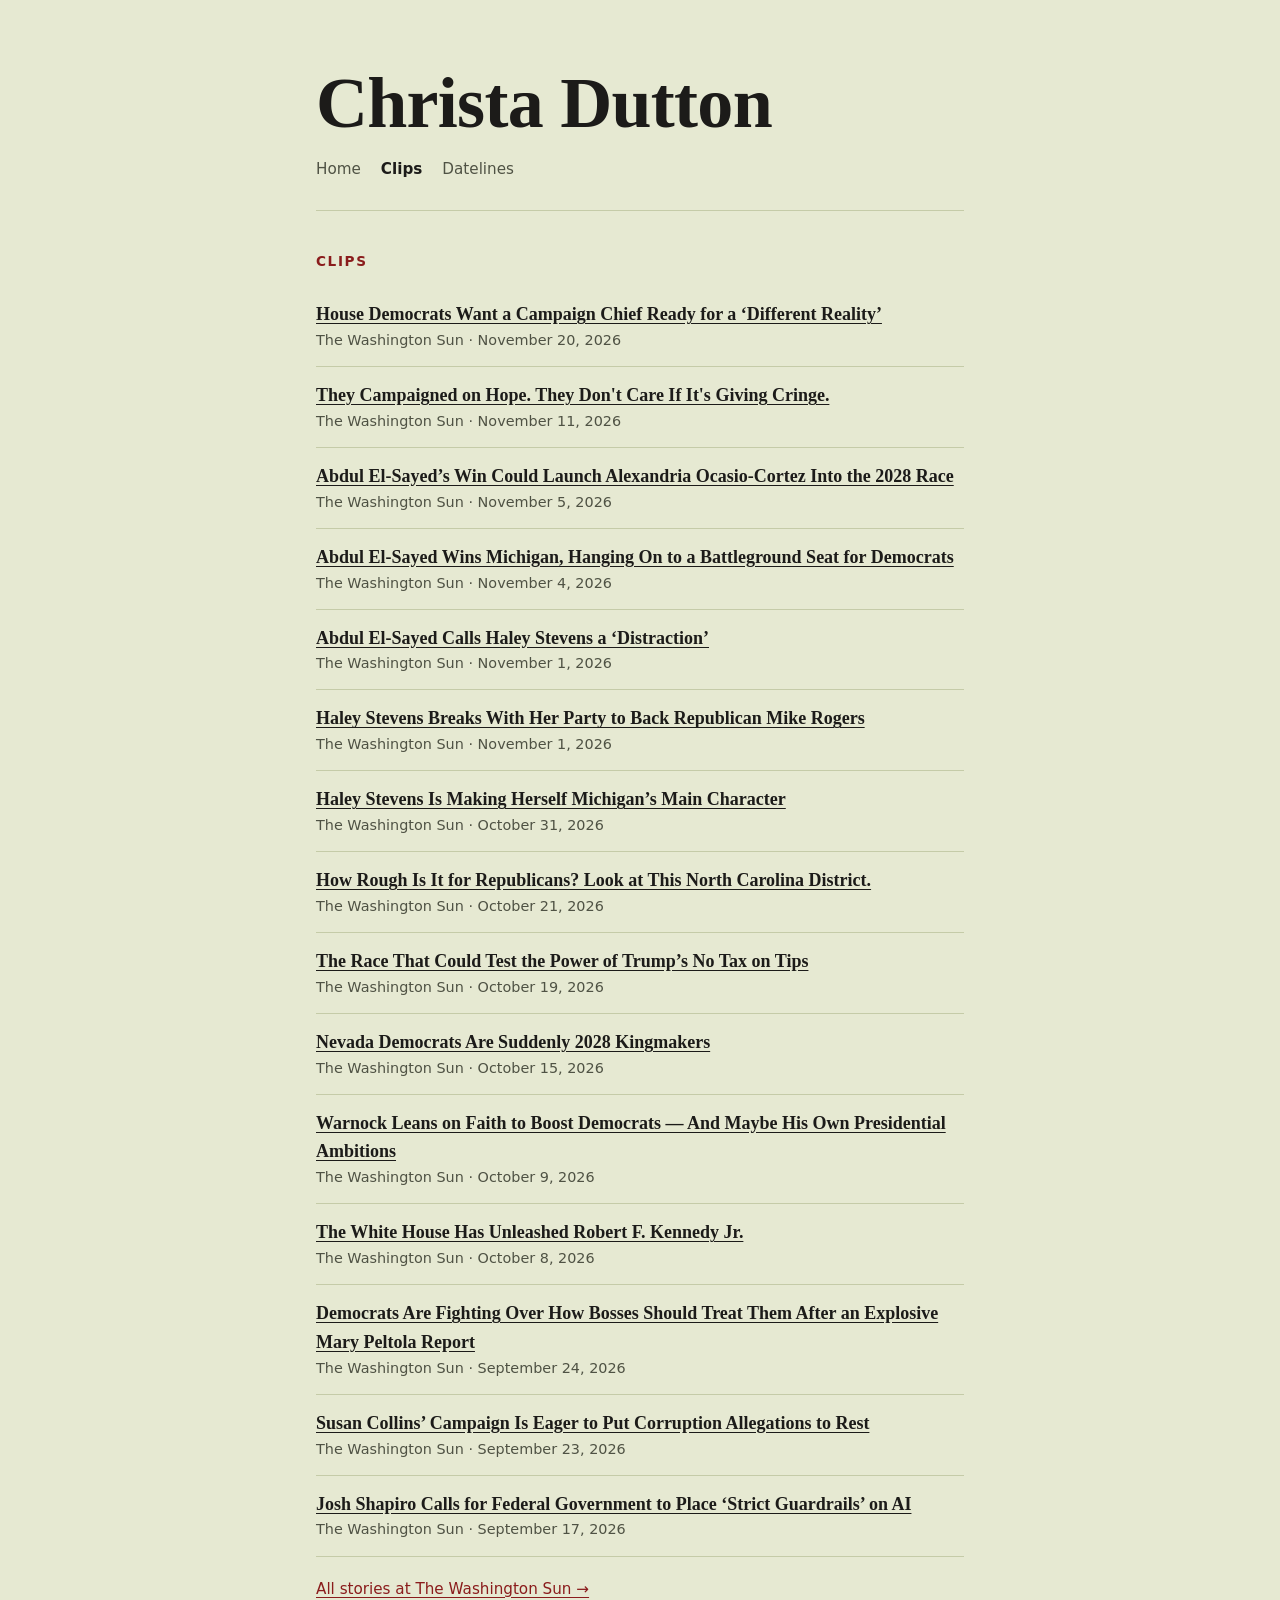
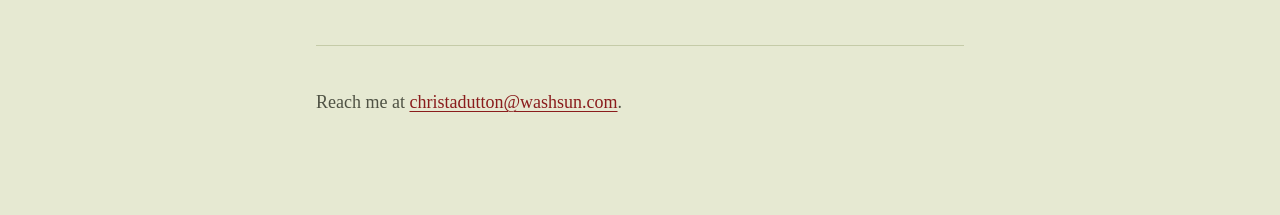
==== clips.html @ 62743ee1 "Move Clips to their own page Co-Authored-By: Claude Opus 5.5 <noreply@anthropic.com> Claude-Session:" ====
<!doctype html>
<html lang="en">
<head>
  <meta charset="utf-8">
  <meta name="viewport" content="width=device-width, initial-scale=1">
  <title>Clips · Christa Dutton</title>
  <meta name="description" content="Recent stories by Christa Dutton, campaigns reporter at The Washington Sun.">
  <link rel="stylesheet" href="style.css">
</head>
<body>
  <main>
    <header>
      <h1><a href="./">Christa Dutton</a></h1>
      <nav aria-label="Site">
        <a href="./">Home</a>
        <a href="clips.html" aria-current="page">Clips</a>
        <a href="datelines.html">Datelines</a>
      </nav>
    </header>

    <section id="clips">
      <h2>Clips</h2>
      <!--
        CLIPS: to add a story, copy one <li>...</li> block below, paste it
        at the top of the list, and change the link, headline and date.
      -->
      <ul class="clips">
        <li>
          <a href="https://www.washingtonsun.com/campaigns/house-democrats-dccc-campaign-chief">House Democrats Want a Campaign Chief Ready for a ‘Different Reality’</a>
          <span class="meta">The Washington Sun · November 20, 2026</span>
        </li>
        <li>
          <a href="https://www.washingtonsun.com/congress/millennial-genz-politicians-hope-change">They Campaigned on Hope. They Don't Care If It's Giving Cringe.</a>
          <span class="meta">The Washington Sun · November 11, 2026</span>
        </li>
        <li>
          <a href="https://www.washingtonsun.com/campaigns/el-sayed-alexandria-ocasio-cortez-2028">Abdul El-Sayed’s Win Could Launch Alexandria Ocasio-Cortez Into the 2028 Race</a>
          <span class="meta">The Washington Sun · November 5, 2026</span>
        </li>
        <li>
          <a href="https://www.washingtonsun.com/campaigns/michigan-senate-midterm-results-2026">Abdul El-Sayed Wins Michigan, Hanging On to a Battleground Seat for Democrats</a>
          <span class="meta">The Washington Sun · November 4, 2026</span>
        </li>
        <li>
          <a href="https://www.washingtonsun.com/campaigns/abdul-el-sayed-haley-stevens-endorsement-reaction">Abdul El-Sayed Calls Haley Stevens a ‘Distraction’</a>
          <span class="meta">The Washington Sun · November 1, 2026</span>
        </li>
        <li>
          <a href="https://www.washingtonsun.com/campaigns/haley-stevens-event-mike-rogers">Haley Stevens Breaks With Her Party to Back Republican Mike Rogers</a>
          <span class="meta">The Washington Sun · November 1, 2026</span>
        </li>
        <li>
          <a href="https://www.washingtonsun.com/campaigns/haley-stevens-michigan-senate-general-election">Haley Stevens Is Making Herself Michigan’s Main Character</a>
          <span class="meta">The Washington Sun · October 31, 2026</span>
        </li>
        <li>
          <a href="https://www.washingtonsun.com/campaigns/north-carolina-ager-balkcom-midterms-race">How Rough Is It for Republicans? Look at This North Carolina District.</a>
          <span class="meta">The Washington Sun · October 21, 2026</span>
        </li>
        <li>
          <a href="https://www.washingtonsun.com/campaigns/no-tax-on-tips-nevada-third-district">The Race That Could Test the Power of Trump’s No Tax on Tips</a>
          <span class="meta">The Washington Sun · October 19, 2026</span>
        </li>
        <li>
          <a href="https://www.washingtonsun.com/campaigns/nevada-democrats-2028-kingmakers">Nevada Democrats Are Suddenly 2028 Kingmakers</a>
          <span class="meta">The Washington Sun · October 15, 2026</span>
        </li>
        <li>
          <a href="https://www.washingtonsun.com/campaigns/raphael-warnock-midterms-2028-presidential-race-faith">Warnock Leans on Faith to Boost Democrats — And Maybe His Own Presidential Ambitions</a>
          <span class="meta">The Washington Sun · October 9, 2026</span>
        </li>
        <li>
          <a href="https://www.washingtonsun.com/health-science/white-house-unleashed-robert-f-kennedy-jr">The White House Has Unleashed Robert F. Kennedy Jr.</a>
          <span class="meta">The Washington Sun · October 8, 2026</span>
        </li>
        <li>
          <a href="https://www.washingtonsun.com/campaigns/democratic-staffers-standards-mary-peltola">Democrats Are Fighting Over How Bosses Should Treat Them After an Explosive Mary Peltola Report</a>
          <span class="meta">The Washington Sun · September 24, 2026</span>
        </li>
        <li>
          <a href="https://www.washingtonsun.com/campaigns/susan-collins-campaign-corruption-allegations-response">Susan Collins’ Campaign Is Eager to Put Corruption Allegations to Rest</a>
          <span class="meta">The Washington Sun · September 23, 2026</span>
        </li>
        <li>
          <a href="https://www.washingtonsun.com/2028-election/josh-shapiro-federal-government-strict-guardrails-ai">Josh Shapiro Calls for Federal Government to Place ‘Strict Guardrails’ on AI</a>
          <span class="meta">The Washington Sun · September 17, 2026</span>
        </li>
      </ul>
      <p class="more"><a href="https://www.washingtonsun.com/christa-dutton">All stories at The Washington Sun →</a></p>
    </section>

    <footer>
      <p>Reach me at <a href="mailto:christadutton@washsun.com">christadutton@washsun.com</a>.</p>
    </footer>
  </main>
</body>
</html>
---- style.css ----
:root {
  --bg: #e6e9d2;
  --text: #1c1b19;
  --muted: #4f5244;
  --rule: #c5cba8;
  --accent: #8a1c1c;
  --placeholder-bg: #dce0c3;
  --map-ink: #3d4230;
}
@media (prefers-color-scheme: dark) {
  :root {
    --bg: #1d2016;
    --text: #eeece7;
    --muted: #a8a49c;
    --rule: #3b402d;
    --accent: #e07a6e;
    --placeholder-bg: #262a1d;
    --map-ink: #c9ccb8;
  }
}
* { box-sizing: border-box; }
body {
  margin: 0;
  background: var(--bg);
  color: var(--text);
  font-family: Georgia, "Times New Roman", serif;
  font-size: 1.125rem;
  line-height: 1.6;
}
main {
  max-width: 680px;
  margin: 0 auto;
  padding: 64px 16px 80px;
}
header {
  border-bottom: 1px solid var(--rule);
  padding-bottom: 28px;
  margin-bottom: 40px;
}
h1 {
  margin: 0;
  font-size: clamp(2.75rem, 10vw, 4.5rem);
  line-height: 1.1;
  letter-spacing: -0.01em;
}
section { margin-bottom: 44px; }
h2 {
  margin: 0 0 14px;
  font-family: system-ui, -apple-system, "Segoe UI", Roboto, sans-serif;
  font-size: 0.85rem;
  font-weight: 700;
  letter-spacing: 0.12em;
  text-transform: uppercase;
  color: var(--accent);
}
.placeholder {
  margin: 0;
  padding: 16px 18px;
  border: 1px dashed var(--rule);
  border-radius: 6px;
  background: var(--placeholder-bg);
  color: var(--muted);
  font-style: italic;
}
.clips {
  list-style: none;
  margin: 0;
  padding: 0;
}
.clips li {
  padding: 14px 0;
  border-bottom: 1px solid var(--rule);
}
.clips a { color: var(--text); font-weight: 700; }
.clips .meta {
  display: block;
  color: var(--muted);
  font-family: system-ui, -apple-system, "Segoe UI", Roboto, sans-serif;
  font-size: 0.9rem;
}
.more { margin: 20px 0 0; font-family: system-ui, -apple-system, "Segoe UI", Roboto, sans-serif; font-size: 0.95rem; }
a { color: var(--accent); text-underline-offset: 3px; }
a:hover { text-decoration-thickness: 2px; }
footer {
  border-top: 1px solid var(--rule);
  padding-top: 24px;
  color: var(--muted);
}
nav {
  margin-top: 14px;
  display: flex;
  flex-wrap: wrap;
  gap: 6px 20px;
  font-family: system-ui, -apple-system, "Segoe UI", Roboto, sans-serif;
  font-size: 0.95rem;
}
nav a { color: var(--muted); text-decoration: none; }
nav a:hover { color: var(--accent); }
nav a[aria-current="page"] { color: var(--text); font-weight: 700; }
h1 a { color: inherit; text-decoration: none; }
.trip { margin-bottom: 36px; }
h3 {
  margin: 0;
  font-size: 1.5rem;
  line-height: 1.25;
}
.when {
  margin: 2px 0 6px;
  color: var(--muted);
  font-family: system-ui, -apple-system, "Segoe UI", Roboto, sans-serif;
  font-size: 0.95rem;
}
.map { margin: 0 0 36px; position: relative; }
.map svg { display: block; width: 100%; height: auto; }
.map-outline {
  fill: none;
  stroke: var(--map-ink);
  stroke-width: 1.3;
  stroke-linejoin: round;
  stroke-linecap: round;
}
.map-outline-b { stroke-width: 0.9; opacity: 0.45; }
.map-pins circle { fill: var(--accent); stroke: var(--bg); stroke-width: 2.5; }
.map-pins a:hover circle, .map-pins a:focus circle { r: 9; }
.map-label {
  font-family: Georgia, "Times New Roman", serif;
  font-size: 23px;
  font-weight: 700;
  fill: var(--text);
  paint-order: stroke;
  stroke: var(--bg);
  stroke-width: 6px;
  stroke-linejoin: round;
}
.map figcaption {
  margin-top: 8px;
  color: var(--muted);
  font-family: system-ui, -apple-system, "Segoe UI", Roboto, sans-serif;
  font-size: 0.9rem;
}
@media (max-width: 520px) {
  .map-label { font-size: 33px; stroke-width: 8px; }
  .map-pins circle { r: 9; }
}
.map-pins .pin { cursor: pointer; }
.map-pins .pin:hover .map-label { fill: var(--accent); }
.map-tip {
  position: absolute;
  z-index: 2;
  max-width: 280px;
  padding: 10px 14px;
  background: var(--bg);
  border: 1px solid var(--map-ink);
  border-radius: 4px;
  box-shadow: 0 4px 14px rgba(0, 0, 0, 0.15);
  pointer-events: none;
  font-size: 0.85rem;
  line-height: 1.35;
}
.map-tip[hidden] { display: none; }
.map-tip-city {
  margin: 0 0 6px;
  color: var(--accent);
  font-family: system-ui, -apple-system, "Segoe UI", Roboto, sans-serif;
  font-size: 0.75rem;
  font-weight: 700;
  letter-spacing: 0.1em;
  text-transform: uppercase;
}
.map-tip ul { margin: 0; padding: 0; list-style: none; }
.map-tip li { font-weight: 700; }
.map-tip li + li { margin-top: 5px; padding-top: 5px; border-top: 1px solid var(--rule); }
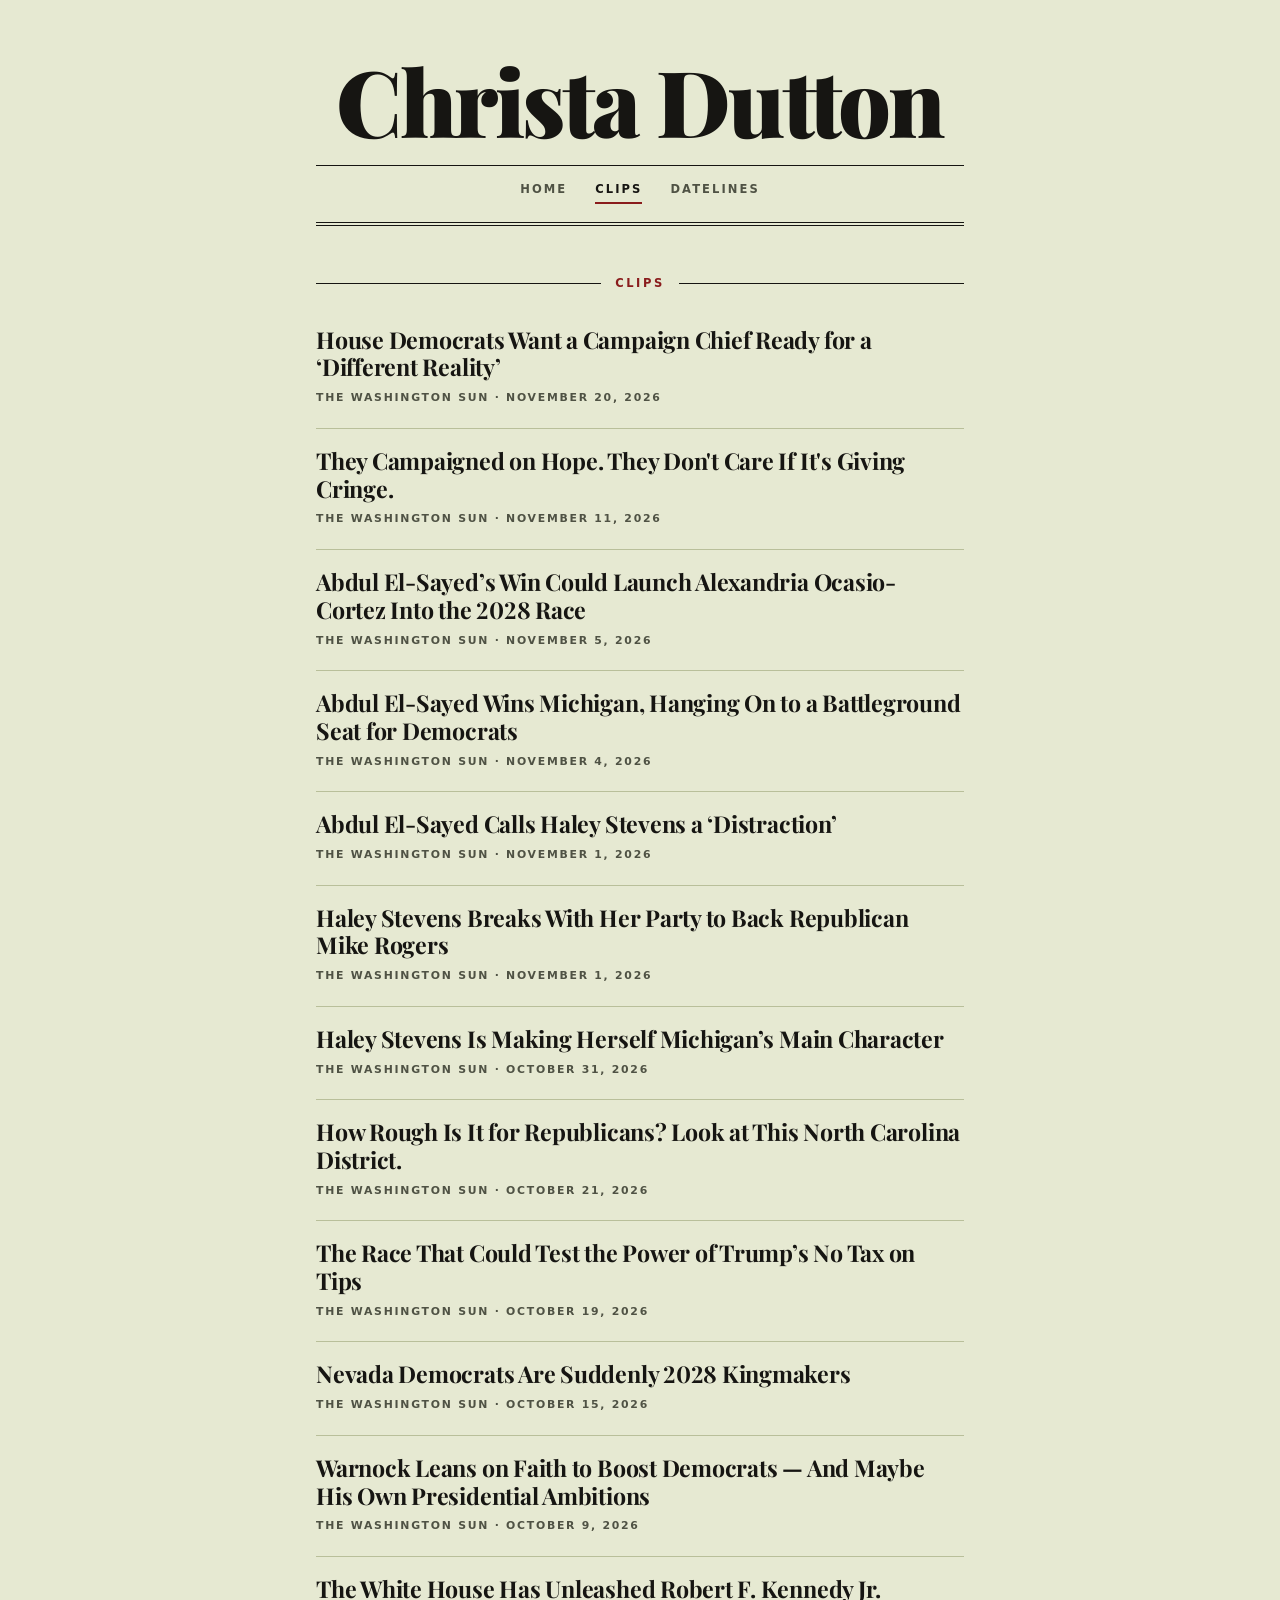
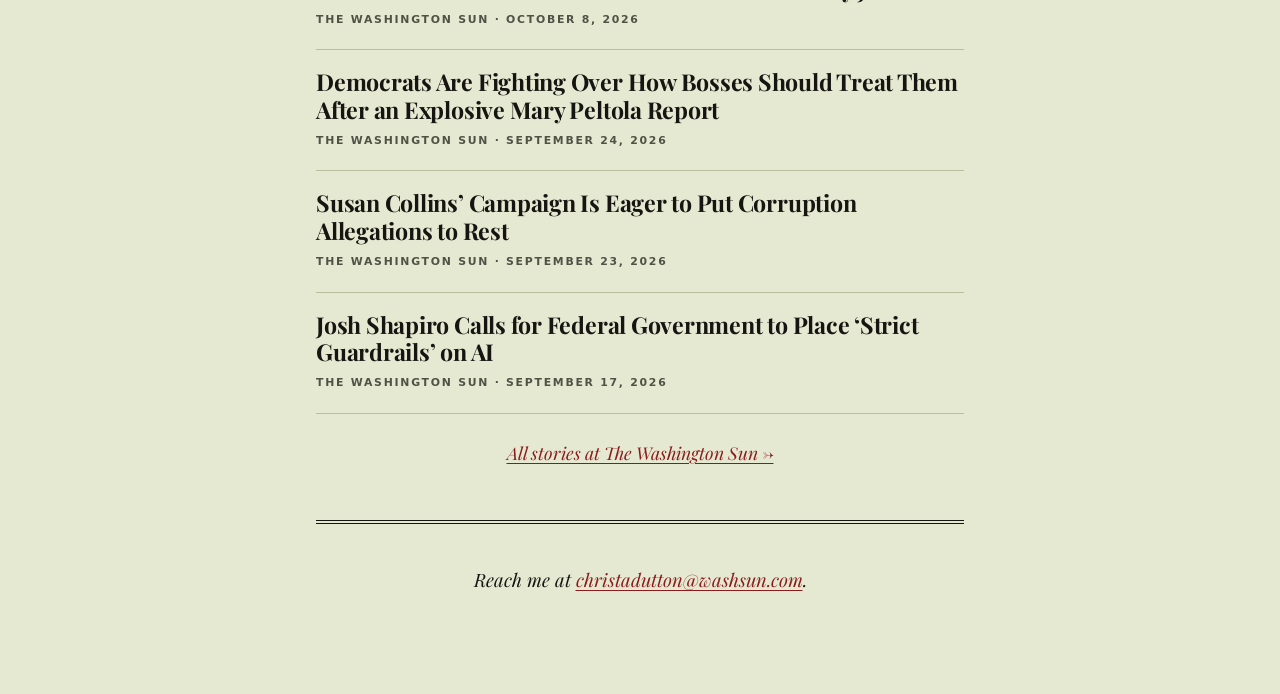
==== commit e434d419: "Restyle site with magazine-inspired typography Didone display headlines, Caslon body text, centered " ====
--- a/clips.html
+++ b/clips.html
@@ -5,6 +5,9 @@
   <meta name="viewport" content="width=device-width, initial-scale=1">
   <title>Clips · Christa Dutton</title>
   <meta name="description" content="Recent stories by Christa Dutton, campaigns reporter at The Washington Sun.">
+  <link rel="preconnect" href="https://fonts.googleapis.com">
+  <link rel="preconnect" href="https://fonts.gstatic.com" crossorigin>
+  <link rel="stylesheet" href="https://fonts.googleapis.com/css2?family=Libre+Caslon+Text:ital,wght@0,400;0,700;1,400&family=Playfair+Display:ital,wght@0,400;0,700;0,900;1,400;1,700&display=swap">
   <link rel="stylesheet" href="style.css">
 </head>
 <body>
--- a/style.css
+++ b/style.css
@@ -1,19 +1,30 @@
+/*
+  Look: a crossover of a literary weekly and a fashion-forward culture site.
+  - Literary: Caslon body text, centered masthead, double rules, drop cap, small caps.
+  - Fashion: high-contrast Didone display type, big italics, tight headlines,
+    tracked-out uppercase labels.
+*/
 :root {
   --bg: #e6e9d2;
-  --text: #1c1b19;
+  --text: #161512;
   --muted: #4f5244;
-  --rule: #c5cba8;
+  --rule: #b9bf9a;
+  --ink-rule: #161512;
   --accent: #8a1c1c;
   --placeholder-bg: #dce0c3;
   --map-ink: #3d4230;
+  --display: "Playfair Display", "Didot", "Bodoni 72", Georgia, serif;
+  --body: "Libre Caslon Text", "Big Caslon", Georgia, "Times New Roman", serif;
+  --label: system-ui, -apple-system, "Segoe UI", Roboto, "Helvetica Neue", sans-serif;
 }
 @media (prefers-color-scheme: dark) {
   :root {
     --bg: #1d2016;
-    --text: #eeece7;
-    --muted: #a8a49c;
-    --rule: #3b402d;
-    --accent: #e07a6e;
+    --text: #efede6;
+    --muted: #aaa79d;
+    --rule: #424832;
+    --ink-rule: #efede6;
+    --accent: #e8857a;
     --placeholder-bg: #262a1d;
     --map-ink: #c9ccb8;
   }
@@ -23,94 +34,179 @@
   margin: 0;
   background: var(--bg);
   color: var(--text);
-  font-family: Georgia, "Times New Roman", serif;
-  font-size: 1.125rem;
-  line-height: 1.6;
+  font-family: var(--body);
+  font-size: 1.0625rem;
+  line-height: 1.7;
+  -webkit-font-smoothing: antialiased;
+  font-variant-numeric: lining-nums;
 }
 main {
   max-width: 680px;
   margin: 0 auto;
-  padding: 64px 16px 80px;
-}
+  padding: 56px 16px 80px;
+}
+
+/* ---------- Masthead ---------- */
 header {
+  text-align: center;
+  padding-bottom: 18px;
+  margin-bottom: 48px;
+  border-bottom: 4px double var(--ink-rule);
+}
+h1 {
+  margin: 0;
+  font-family: var(--display);
+  font-size: clamp(3rem, 13vw, 5.75rem);
+  font-weight: 900;
+  line-height: 0.95;
+  letter-spacing: -0.03em;
+}
+h1 a { color: inherit; text-decoration: none; }
+nav {
+  margin-top: 22px;
+  padding-top: 12px;
+  border-top: 1px solid var(--ink-rule);
+  display: flex;
+  justify-content: center;
+  flex-wrap: wrap;
+  gap: 6px 28px;
+  font-family: var(--label);
+  font-size: 0.72rem;
+  font-weight: 600;
+  letter-spacing: 0.18em;
+  text-transform: uppercase;
+}
+nav a { color: var(--muted); text-decoration: none; padding: 2px 0; }
+nav a:hover { color: var(--accent); }
+nav a[aria-current="page"] { color: var(--text); border-bottom: 2px solid var(--accent); }
+
+/* ---------- Section heads ---------- */
+section { margin-bottom: 52px; }
+h2 {
+  display: flex;
+  align-items: center;
+  gap: 14px;
+  margin: 0 0 28px;
+  font-family: var(--label);
+  font-size: 0.72rem;
+  font-weight: 700;
+  letter-spacing: 0.22em;
+  text-transform: uppercase;
+  color: var(--accent);
+}
+h2::before, h2::after {
+  content: "";
+  flex: 1;
+  border-top: 1px solid var(--ink-rule);
+}
+
+/* ---------- About ---------- */
+#about p { margin: 0 0 1.1em; }
+#about p:first-of-type {
+  font-family: var(--display);
+  font-style: italic;
+  font-size: 1.6rem;
+  line-height: 1.3;
+}
+#about p:nth-of-type(2)::first-letter {
+  float: left;
+  margin: 0.06em 0.1em 0 0;
+  font-family: var(--display);
+  font-weight: 900;
+  font-size: 4.4em;
+  line-height: 0.8;
+  color: var(--accent);
+}
+
+/* ---------- Story lists ---------- */
+.clips {
+  list-style: none;
+  margin: 0;
+  padding: 0;
+}
+.clips li {
+  padding: 18px 0 20px;
   border-bottom: 1px solid var(--rule);
-  padding-bottom: 28px;
-  margin-bottom: 40px;
-}
-h1 {
-  margin: 0;
-  font-size: clamp(2.75rem, 10vw, 4.5rem);
+}
+.clips li:first-child { padding-top: 4px; }
+.clips a {
+  display: block;
+  color: var(--text);
+  font-family: var(--display);
+  font-size: 1.45rem;
+  font-weight: 700;
+  line-height: 1.2;
+  letter-spacing: -0.01em;
+  text-decoration: none;
+}
+.clips a:hover { color: var(--accent); }
+.clips .meta {
+  display: block;
+  margin-top: 8px;
+  color: var(--muted);
+  font-family: var(--label);
+  font-size: 0.68rem;
+  font-weight: 600;
+  letter-spacing: 0.16em;
+  text-transform: uppercase;
+}
+.more {
+  margin: 24px 0 0;
+  text-align: center;
+  font-family: var(--display);
+  font-style: italic;
+  font-size: 1.1rem;
+}
+
+a { color: var(--accent); text-underline-offset: 3px; text-decoration-thickness: 1px; }
+a:hover { text-decoration-thickness: 2px; }
+
+.placeholder {
+  margin: 0;
+  padding: 16px 18px;
+  border: 1px dashed var(--rule);
+  background: var(--placeholder-bg);
+  color: var(--muted);
+  font-style: italic;
+}
+
+/* ---------- Footer ---------- */
+footer {
+  margin-top: 8px;
+  padding-top: 22px;
+  border-top: 4px double var(--ink-rule);
+  text-align: center;
+  font-family: var(--display);
+  font-style: italic;
+  font-size: 1.15rem;
+  color: var(--text);
+}
+
+/* ---------- Datelines ---------- */
+.trip { margin-bottom: 44px; }
+h3 {
+  margin: 0;
+  font-family: var(--display);
+  font-style: italic;
+  font-weight: 400;
+  font-size: 2.1rem;
   line-height: 1.1;
   letter-spacing: -0.01em;
 }
-section { margin-bottom: 44px; }
-h2 {
-  margin: 0 0 14px;
-  font-family: system-ui, -apple-system, "Segoe UI", Roboto, sans-serif;
-  font-size: 0.85rem;
-  font-weight: 700;
-  letter-spacing: 0.12em;
-  text-transform: uppercase;
-  color: var(--accent);
-}
-.placeholder {
-  margin: 0;
-  padding: 16px 18px;
-  border: 1px dashed var(--rule);
-  border-radius: 6px;
-  background: var(--placeholder-bg);
+.when {
+  margin: 6px 0 10px;
+  padding-bottom: 10px;
+  border-bottom: 1px solid var(--ink-rule);
   color: var(--muted);
-  font-style: italic;
-}
-.clips {
-  list-style: none;
-  margin: 0;
-  padding: 0;
-}
-.clips li {
-  padding: 14px 0;
-  border-bottom: 1px solid var(--rule);
-}
-.clips a { color: var(--text); font-weight: 700; }
-.clips .meta {
-  display: block;
-  color: var(--muted);
-  font-family: system-ui, -apple-system, "Segoe UI", Roboto, sans-serif;
-  font-size: 0.9rem;
-}
-.more { margin: 20px 0 0; font-family: system-ui, -apple-system, "Segoe UI", Roboto, sans-serif; font-size: 0.95rem; }
-a { color: var(--accent); text-underline-offset: 3px; }
-a:hover { text-decoration-thickness: 2px; }
-footer {
-  border-top: 1px solid var(--rule);
-  padding-top: 24px;
-  color: var(--muted);
-}
-nav {
-  margin-top: 14px;
-  display: flex;
-  flex-wrap: wrap;
-  gap: 6px 20px;
-  font-family: system-ui, -apple-system, "Segoe UI", Roboto, sans-serif;
-  font-size: 0.95rem;
-}
-nav a { color: var(--muted); text-decoration: none; }
-nav a:hover { color: var(--accent); }
-nav a[aria-current="page"] { color: var(--text); font-weight: 700; }
-h1 a { color: inherit; text-decoration: none; }
-.trip { margin-bottom: 36px; }
-h3 {
-  margin: 0;
-  font-size: 1.5rem;
-  line-height: 1.25;
-}
-.when {
-  margin: 2px 0 6px;
-  color: var(--muted);
-  font-family: system-ui, -apple-system, "Segoe UI", Roboto, sans-serif;
-  font-size: 0.95rem;
-}
-.map { margin: 0 0 36px; position: relative; }
+  font-family: var(--label);
+  font-size: 0.68rem;
+  font-weight: 600;
+  letter-spacing: 0.16em;
+  text-transform: uppercase;
+}
+
+/* ---------- Map ---------- */
+.map { margin: 0 0 48px; position: relative; }
 .map svg { display: block; width: 100%; height: auto; }
 .map-outline {
   fill: none;
@@ -123,8 +219,10 @@
 .map-pins circle { fill: var(--accent); stroke: var(--bg); stroke-width: 2.5; }
 .map-pins a:hover circle, .map-pins a:focus circle { r: 9; }
 .map-label {
-  font-family: Georgia, "Times New Roman", serif;
-  font-size: 23px;
+  font-variant-numeric: lining-nums;
+  font-family: var(--display);
+  font-style: italic;
+  font-size: 25px;
   font-weight: 700;
   fill: var(--text);
   paint-order: stroke;
@@ -132,14 +230,8 @@
   stroke-width: 6px;
   stroke-linejoin: round;
 }
-.map figcaption {
-  margin-top: 8px;
-  color: var(--muted);
-  font-family: system-ui, -apple-system, "Segoe UI", Roboto, sans-serif;
-  font-size: 0.9rem;
-}
 @media (max-width: 520px) {
-  .map-label { font-size: 33px; stroke-width: 8px; }
+  .map-label { font-size: 31px; stroke-width: 8px; }
   .map-pins circle { r: 9; }
 }
 .map-pins .pin { cursor: pointer; }
@@ -148,25 +240,25 @@
   position: absolute;
   z-index: 2;
   max-width: 280px;
-  padding: 10px 14px;
+  padding: 12px 16px;
   background: var(--bg);
-  border: 1px solid var(--map-ink);
-  border-radius: 4px;
-  box-shadow: 0 4px 14px rgba(0, 0, 0, 0.15);
+  border: 1px solid var(--ink-rule);
+  box-shadow: 4px 4px 0 var(--ink-rule);
   pointer-events: none;
   font-size: 0.85rem;
-  line-height: 1.35;
+  line-height: 1.3;
 }
 .map-tip[hidden] { display: none; }
 .map-tip-city {
-  margin: 0 0 6px;
+  margin: 0 0 8px;
   color: var(--accent);
-  font-family: system-ui, -apple-system, "Segoe UI", Roboto, sans-serif;
-  font-size: 0.75rem;
-  font-weight: 700;
-  letter-spacing: 0.1em;
+  font-family: var(--label);
+  font-size: 0.65rem;
+  font-weight: 700;
+  letter-spacing: 0.18em;
   text-transform: uppercase;
 }
 .map-tip ul { margin: 0; padding: 0; list-style: none; }
-.map-tip li { font-weight: 700; }
-.map-tip li + li { margin-top: 5px; padding-top: 5px; border-top: 1px solid var(--rule); }
+.map-tip li { font-family: var(--display); font-weight: 700; font-size: 1.05em; }
+.map-tip.compact { font-size: 0.75rem; padding: 8px 10px; }
+.map-tip li + li { margin-top: 6px; padding-top: 6px; border-top: 1px solid var(--rule); }
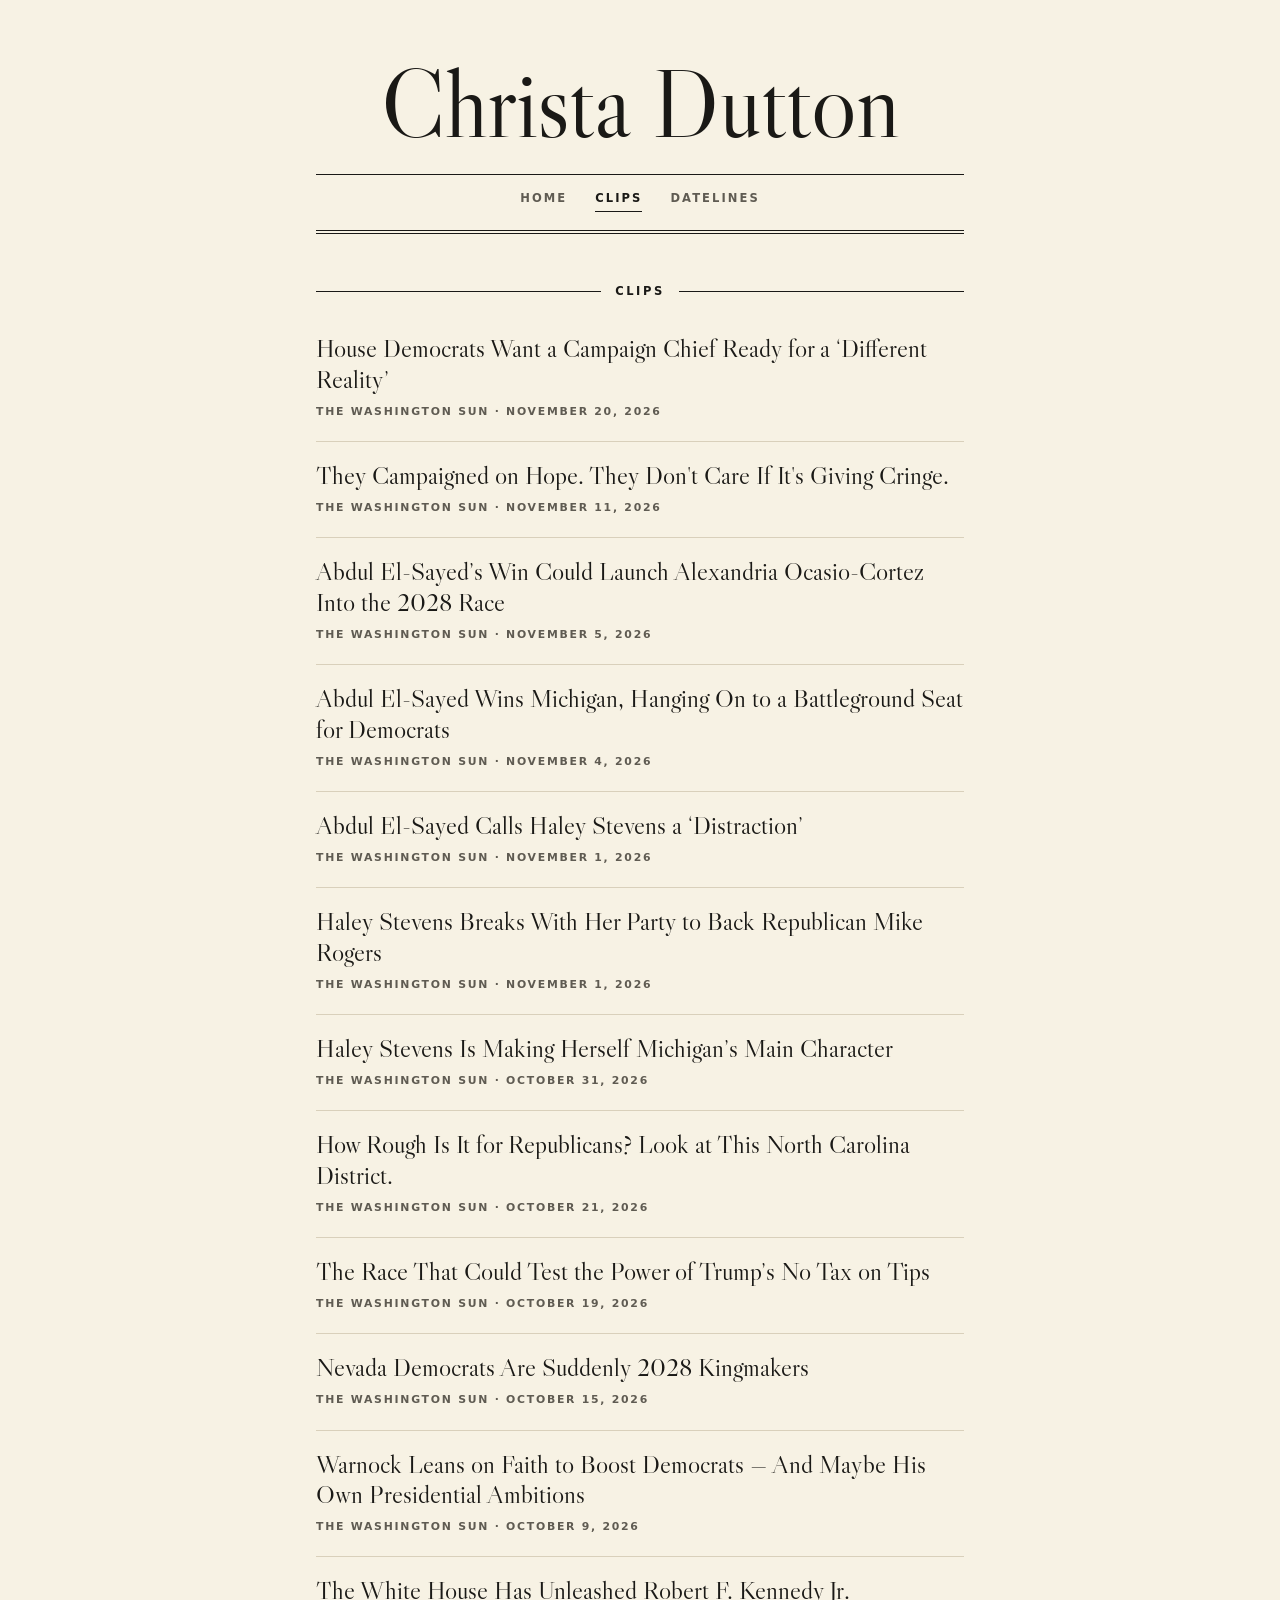
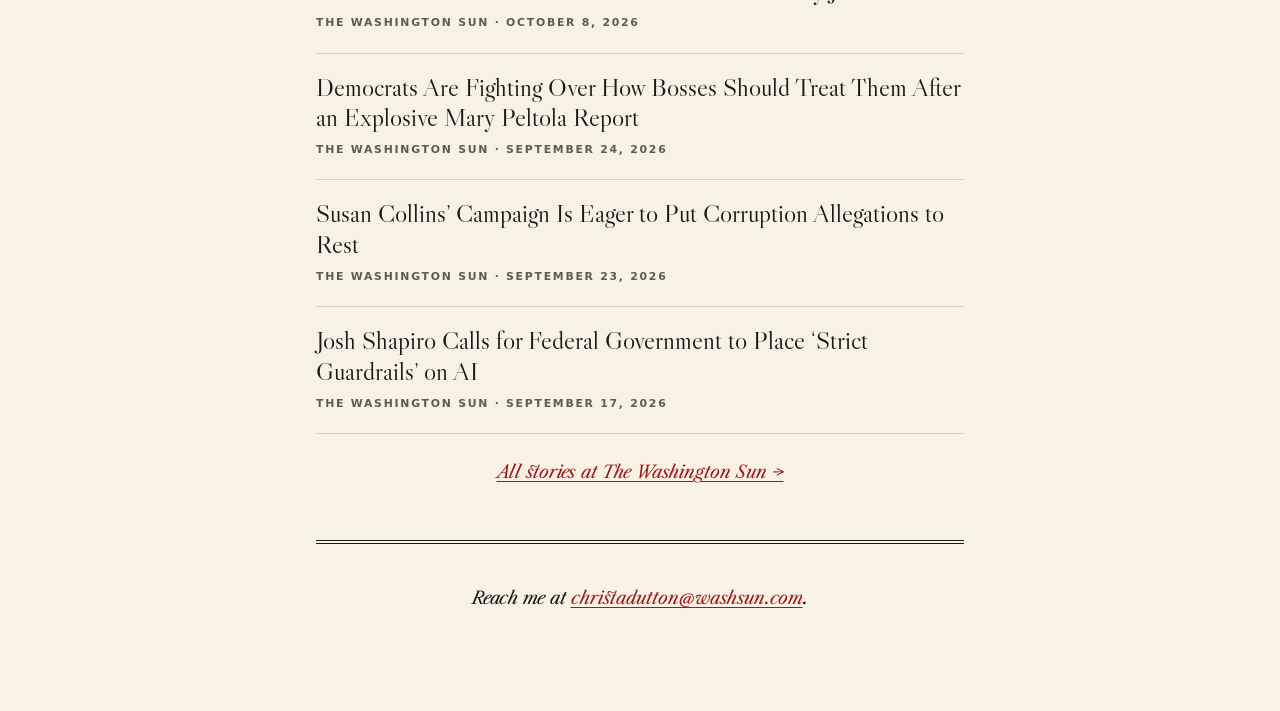
==== commit 61097875: "Switch to cream background and a more classic Caslon look Co-Authored-By: Claude Opus 5.5 <noreply@a" ====
--- a/clips.html
+++ b/clips.html
@@ -7,7 +7,7 @@
   <meta name="description" content="Recent stories by Christa Dutton, campaigns reporter at The Washington Sun.">
   <link rel="preconnect" href="https://fonts.googleapis.com">
   <link rel="preconnect" href="https://fonts.gstatic.com" crossorigin>
-  <link rel="stylesheet" href="https://fonts.googleapis.com/css2?family=Libre+Caslon+Text:ital,wght@0,400;0,700;1,400&family=Playfair+Display:ital,wght@0,400;0,700;0,900;1,400;1,700&display=swap">
+  <link rel="stylesheet" href="https://fonts.googleapis.com/css2?family=Libre+Caslon+Display&family=Libre+Caslon+Text:ital,wght@0,400;0,700;1,400&display=swap">
   <link rel="stylesheet" href="style.css">
 </head>
 <body>
--- a/style.css
+++ b/style.css
@@ -1,32 +1,32 @@
 /*
-  Look: a crossover of a literary weekly and a fashion-forward culture site.
-  - Literary: Caslon body text, centered masthead, double rules, drop cap, small caps.
-  - Fashion: high-contrast Didone display type, big italics, tight headlines,
-    tracked-out uppercase labels.
+  Look: a classic literary weekly with a light touch of a fashion-forward culture site.
+  - Literary (leading): cream paper, Caslon type throughout, centered masthead,
+    double rules, black drop cap, quiet color.
+  - Fashion (accent): big italic lead, tracked-out uppercase labels.
 */
 :root {
-  --bg: #e6e9d2;
-  --text: #161512;
-  --muted: #4f5244;
-  --rule: #b9bf9a;
-  --ink-rule: #161512;
-  --accent: #8a1c1c;
-  --placeholder-bg: #dce0c3;
-  --map-ink: #3d4230;
-  --display: "Playfair Display", "Didot", "Bodoni 72", Georgia, serif;
+  --bg: #f7f2e4;
+  --text: #1a1916;
+  --muted: #5f5b52;
+  --rule: #d9d0bb;
+  --ink-rule: #1a1916;
+  --accent: #9b1c1c;
+  --placeholder-bg: #efe8d5;
+  --map-ink: #3b3934;
+  --display: "Libre Caslon Display", "Big Caslon", "Libre Caslon Text", Georgia, serif;
   --body: "Libre Caslon Text", "Big Caslon", Georgia, "Times New Roman", serif;
   --label: system-ui, -apple-system, "Segoe UI", Roboto, "Helvetica Neue", sans-serif;
 }
 @media (prefers-color-scheme: dark) {
   :root {
-    --bg: #1d2016;
-    --text: #efede6;
-    --muted: #aaa79d;
-    --rule: #424832;
-    --ink-rule: #efede6;
+    --bg: #1c1b18;
+    --text: #efeadc;
+    --muted: #aca595;
+    --rule: #3e3b33;
+    --ink-rule: #efeadc;
     --accent: #e8857a;
-    --placeholder-bg: #262a1d;
-    --map-ink: #c9ccb8;
+    --placeholder-bg: #262420;
+    --map-ink: #cfc9b8;
   }
 }
 * { box-sizing: border-box; }
@@ -56,10 +56,10 @@
 h1 {
   margin: 0;
   font-family: var(--display);
-  font-size: clamp(3rem, 13vw, 5.75rem);
-  font-weight: 900;
-  line-height: 0.95;
-  letter-spacing: -0.03em;
+  font-size: clamp(3rem, 13vw, 6rem);
+  font-weight: 400;
+  line-height: 1;
+  letter-spacing: -0.01em;
 }
 h1 a { color: inherit; text-decoration: none; }
 nav {
@@ -78,7 +78,7 @@
 }
 nav a { color: var(--muted); text-decoration: none; padding: 2px 0; }
 nav a:hover { color: var(--accent); }
-nav a[aria-current="page"] { color: var(--text); border-bottom: 2px solid var(--accent); }
+nav a[aria-current="page"] { color: var(--text); border-bottom: 1px solid var(--ink-rule); }
 
 /* ---------- Section heads ---------- */
 section { margin-bottom: 52px; }
@@ -92,7 +92,7 @@
   font-weight: 700;
   letter-spacing: 0.22em;
   text-transform: uppercase;
-  color: var(--accent);
+  color: var(--text);
 }
 h2::before, h2::after {
   content: "";
@@ -103,19 +103,19 @@
 /* ---------- About ---------- */
 #about p { margin: 0 0 1.1em; }
 #about p:first-of-type {
-  font-family: var(--display);
-  font-style: italic;
-  font-size: 1.6rem;
-  line-height: 1.3;
+  font-family: var(--body);
+  font-style: italic;
+  font-size: 1.45rem;
+  line-height: 1.4;
 }
 #about p:nth-of-type(2)::first-letter {
   float: left;
   margin: 0.06em 0.1em 0 0;
   font-family: var(--display);
-  font-weight: 900;
-  font-size: 4.4em;
+  font-weight: 400;
+  font-size: 4.6em;
   line-height: 0.8;
-  color: var(--accent);
+  color: var(--text);
 }
 
 /* ---------- Story lists ---------- */
@@ -133,10 +133,9 @@
   display: block;
   color: var(--text);
   font-family: var(--display);
-  font-size: 1.45rem;
-  font-weight: 700;
+  font-size: 1.6rem;
+  font-weight: 400;
   line-height: 1.2;
-  letter-spacing: -0.01em;
   text-decoration: none;
 }
 .clips a:hover { color: var(--accent); }
@@ -153,7 +152,7 @@
 .more {
   margin: 24px 0 0;
   text-align: center;
-  font-family: var(--display);
+  font-family: var(--body);
   font-style: italic;
   font-size: 1.1rem;
 }
@@ -176,9 +175,9 @@
   padding-top: 22px;
   border-top: 4px double var(--ink-rule);
   text-align: center;
-  font-family: var(--display);
-  font-style: italic;
-  font-size: 1.15rem;
+  font-family: var(--body);
+  font-style: italic;
+  font-size: 1.1rem;
   color: var(--text);
 }
 
@@ -187,11 +186,10 @@
 h3 {
   margin: 0;
   font-family: var(--display);
-  font-style: italic;
-  font-weight: 400;
-  font-size: 2.1rem;
+  font-style: normal;
+  font-weight: 400;
+  font-size: 2.2rem;
   line-height: 1.1;
-  letter-spacing: -0.01em;
 }
 .when {
   margin: 6px 0 10px;
@@ -220,10 +218,10 @@
 .map-pins a:hover circle, .map-pins a:focus circle { r: 9; }
 .map-label {
   font-variant-numeric: lining-nums;
-  font-family: var(--display);
-  font-style: italic;
-  font-size: 25px;
-  font-weight: 700;
+  font-family: var(--body);
+  font-style: italic;
+  font-size: 23px;
+  font-weight: 400;
   fill: var(--text);
   paint-order: stroke;
   stroke: var(--bg);
@@ -231,7 +229,7 @@
   stroke-linejoin: round;
 }
 @media (max-width: 520px) {
-  .map-label { font-size: 31px; stroke-width: 8px; }
+  .map-label { font-size: 30px; stroke-width: 8px; }
   .map-pins circle { r: 9; }
 }
 .map-pins .pin { cursor: pointer; }
@@ -242,8 +240,8 @@
   max-width: 280px;
   padding: 12px 16px;
   background: var(--bg);
-  border: 1px solid var(--ink-rule);
-  box-shadow: 4px 4px 0 var(--ink-rule);
+  border: 1px solid var(--rule);
+  box-shadow: 0 6px 20px rgba(40, 32, 16, 0.14);
   pointer-events: none;
   font-size: 0.85rem;
   line-height: 1.3;
@@ -251,7 +249,7 @@
 .map-tip[hidden] { display: none; }
 .map-tip-city {
   margin: 0 0 8px;
-  color: var(--accent);
+  color: var(--muted);
   font-family: var(--label);
   font-size: 0.65rem;
   font-weight: 700;
@@ -259,6 +257,6 @@
   text-transform: uppercase;
 }
 .map-tip ul { margin: 0; padding: 0; list-style: none; }
-.map-tip li { font-family: var(--display); font-weight: 700; font-size: 1.05em; }
+.map-tip li { font-family: var(--display); font-weight: 400; font-size: 1.15em; }
 .map-tip.compact { font-size: 0.75rem; padding: 8px 10px; }
 .map-tip li + li { margin-top: 6px; padding-top: 6px; border-top: 1px solid var(--rule); }
